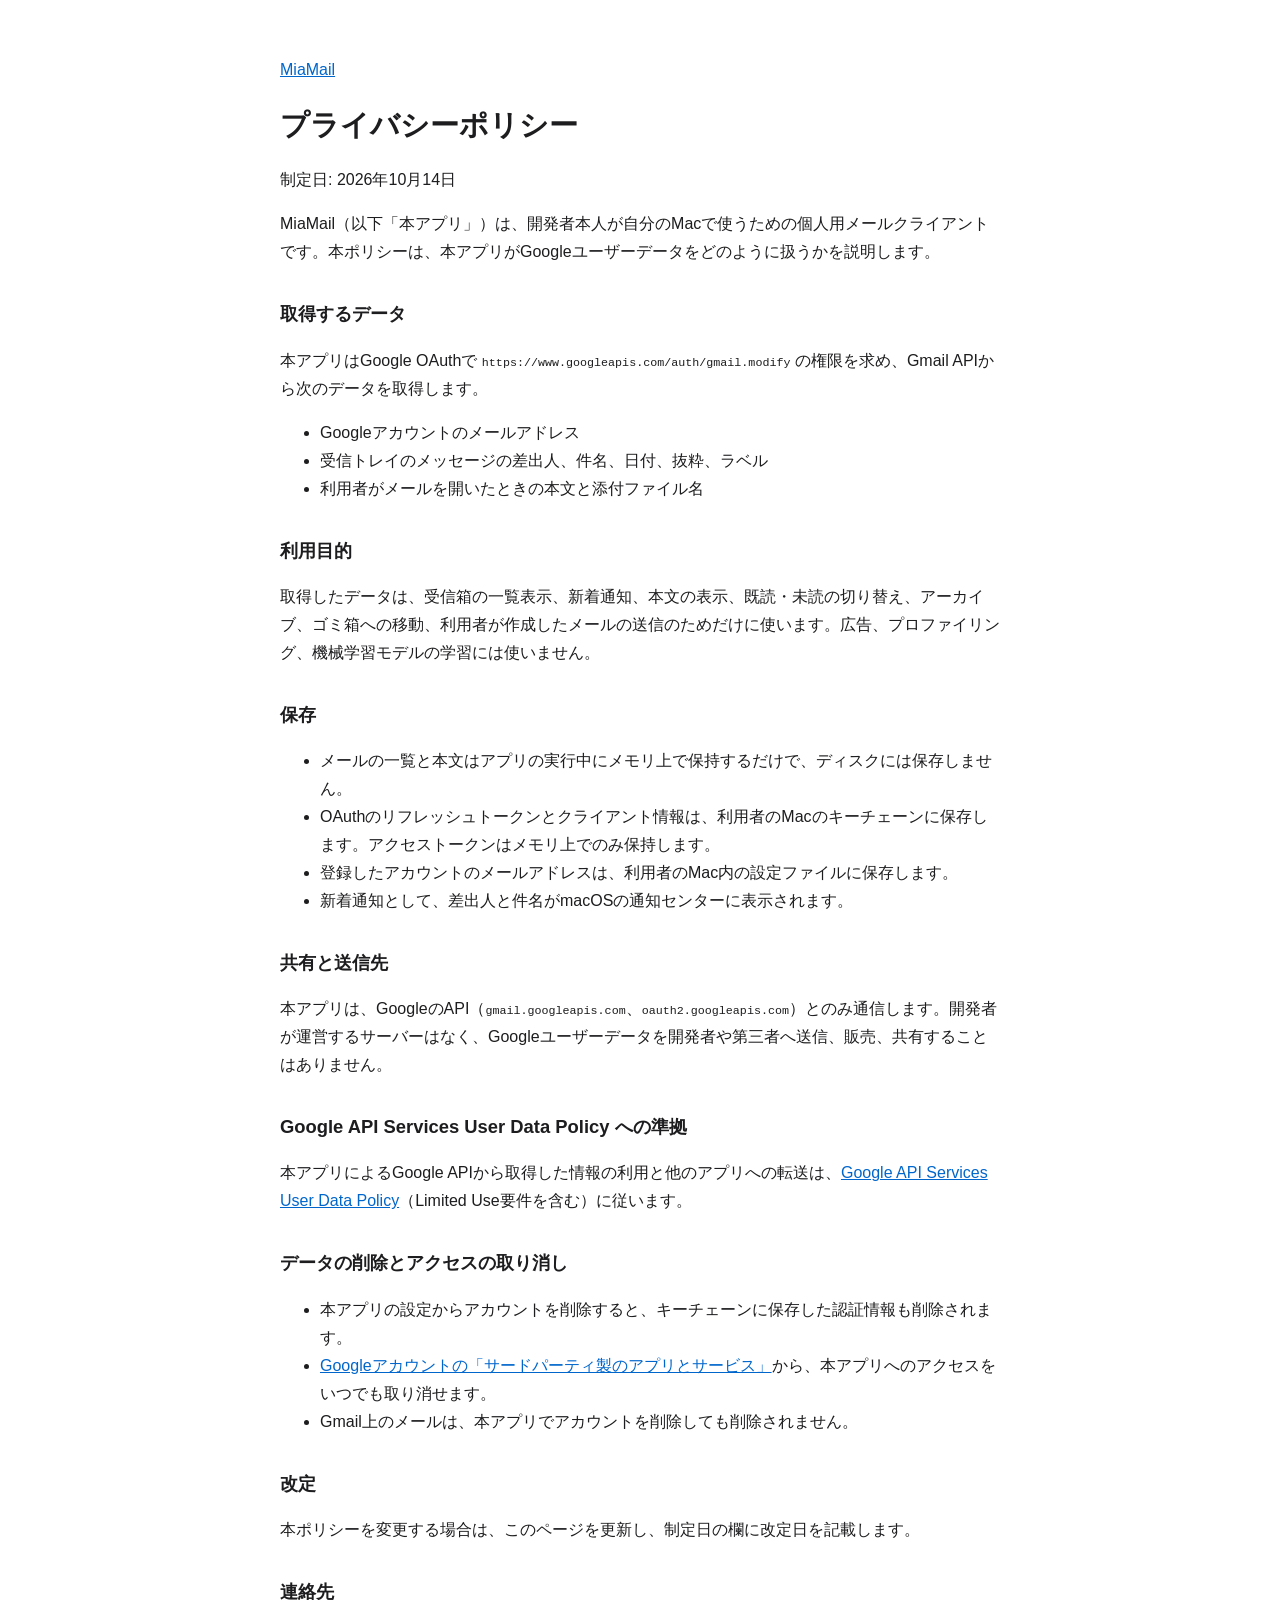
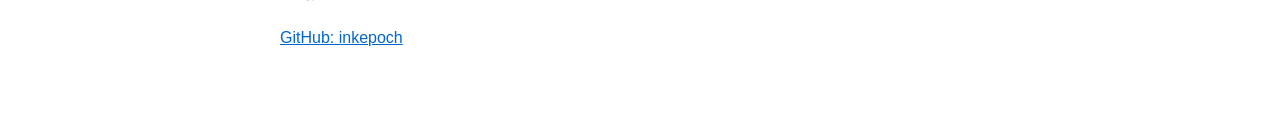
==== privacy.html @ 7960ea6f "Add MiaMail homepage and privacy policy Co-Authored-By: Claude Opus 5.5 <noreply@anthropic.com>" ====
<!doctype html>
<html lang="ja">
<head>
<meta charset="utf-8">
<meta name="viewport" content="width=device-width, initial-scale=1">
<title>MiaMail プライバシーポリシー</title>
<link rel="stylesheet" href="style.css">
</head>
<body>
<main>
<p><a href="./">MiaMail</a></p>
<h1>プライバシーポリシー</h1>
<p>制定日: 2026年10月14日</p>

<p>MiaMail（以下「本アプリ」）は、開発者本人が自分のMacで使うための個人用メールクライアントです。本ポリシーは、本アプリがGoogleユーザーデータをどのように扱うかを説明します。</p>

<h2>取得するデータ</h2>
<p>本アプリはGoogle OAuthで <code>https://www.googleapis.com/auth/gmail.modify</code> の権限を求め、Gmail APIから次のデータを取得します。</p>
<ul>
<li>Googleアカウントのメールアドレス</li>
<li>受信トレイのメッセージの差出人、件名、日付、抜粋、ラベル</li>
<li>利用者がメールを開いたときの本文と添付ファイル名</li>
</ul>

<h2>利用目的</h2>
<p>取得したデータは、受信箱の一覧表示、新着通知、本文の表示、既読・未読の切り替え、アーカイブ、ゴミ箱への移動、利用者が作成したメールの送信のためだけに使います。広告、プロファイリング、機械学習モデルの学習には使いません。</p>

<h2>保存</h2>
<ul>
<li>メールの一覧と本文はアプリの実行中にメモリ上で保持するだけで、ディスクには保存しません。</li>
<li>OAuthのリフレッシュトークンとクライアント情報は、利用者のMacのキーチェーンに保存します。アクセストークンはメモリ上でのみ保持します。</li>
<li>登録したアカウントのメールアドレスは、利用者のMac内の設定ファイルに保存します。</li>
<li>新着通知として、差出人と件名がmacOSの通知センターに表示されます。</li>
</ul>

<h2>共有と送信先</h2>
<p>本アプリは、GoogleのAPI（<code>gmail.googleapis.com</code>、<code>oauth2.googleapis.com</code>）とのみ通信します。開発者が運営するサーバーはなく、Googleユーザーデータを開発者や第三者へ送信、販売、共有することはありません。</p>

<h2>Google API Services User Data Policy への準拠</h2>
<p>本アプリによるGoogle APIから取得した情報の利用と他のアプリへの転送は、<a href="https://developers.google.com/terms/api-services-user-data-policy">Google API Services User Data Policy</a>（Limited Use要件を含む）に従います。</p>

<h2>データの削除とアクセスの取り消し</h2>
<ul>
<li>本アプリの設定からアカウントを削除すると、キーチェーンに保存した認証情報も削除されます。</li>
<li><a href="https://myaccount.google.com/permissions">Googleアカウントの「サードパーティ製のアプリとサービス」</a>から、本アプリへのアクセスをいつでも取り消せます。</li>
<li>Gmail上のメールは、本アプリでアカウントを削除しても削除されません。</li>
</ul>

<h2>改定</h2>
<p>本ポリシーを変更する場合は、このページを更新し、制定日の欄に改定日を記載します。</p>

<h2>連絡先</h2>
<p><a href="https://github.com/inkepoch">GitHub: inkepoch</a></p>
</main>
</body>
</html>
---- style.css ----
:root {
  color-scheme: light dark;
  --text: #1d1d1f;
  --muted: #6e6e73;
  --background: #ffffff;
  --link: #0066cc;
}

@media (prefers-color-scheme: dark) {
  :root {
    --text: #f5f5f7;
    --muted: #a1a1a6;
    --background: #1c1c1e;
    --link: #4da3ff;
  }
}

body {
  margin: 0;
  background: var(--background);
  color: var(--text);
  font-family: -apple-system, BlinkMacSystemFont, "Hiragino Sans", "Noto Sans JP", sans-serif;
  line-height: 1.75;
}

main {
  max-width: 720px;
  margin: 0 auto;
  padding: 40px 16px 64px;
}

h1 {
  font-size: 1.8rem;
  margin: 0 0 16px;
}

h2 {
  font-size: 1.15rem;
  margin: 32px 0 8px;
}

a {
  color: var(--link);
}

code {
  font-size: 0.9em;
  overflow-wrap: anywhere;
}
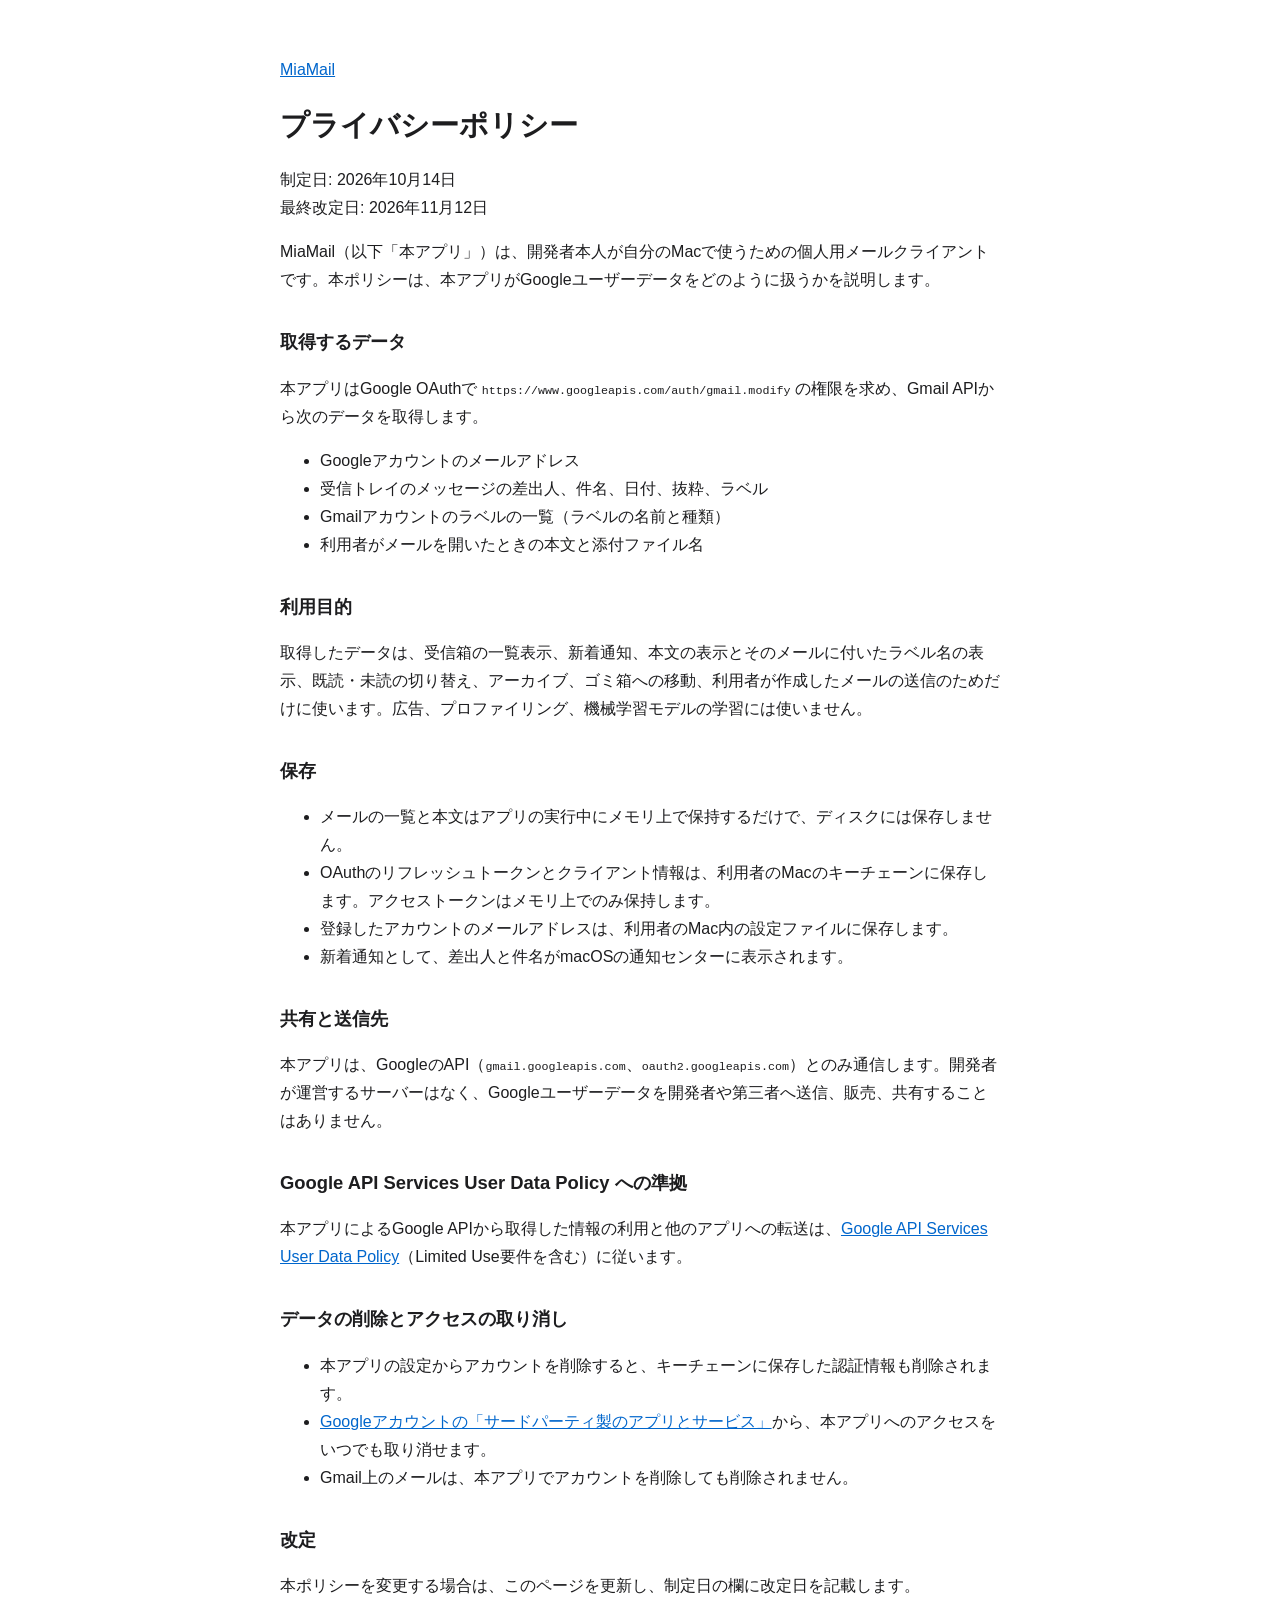
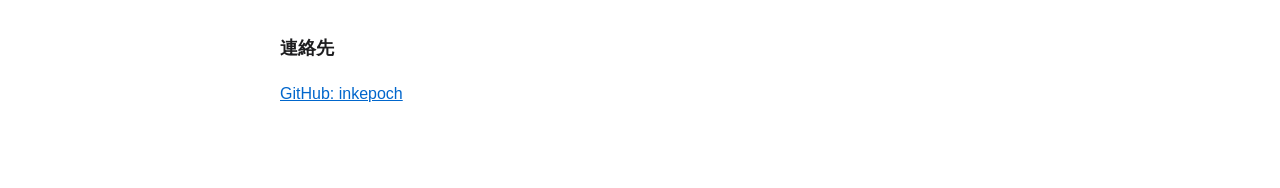
==== commit 23ba69e4: "Mention Gmail label list in privacy policy Co-Authored-By: Claude Opus 5.5 <noreply@anthropic.com>" ====
--- a/privacy.html
+++ b/privacy.html
@@ -10,7 +10,7 @@
 <main>
 <p><a href="./">MiaMail</a></p>
 <h1>プライバシーポリシー</h1>
-<p>制定日: 2026年10月14日</p>
+<p>制定日: 2026年10月14日<br>最終改定日: 2026年11月12日</p>
 
 <p>MiaMail（以下「本アプリ」）は、開発者本人が自分のMacで使うための個人用メールクライアントです。本ポリシーは、本アプリがGoogleユーザーデータをどのように扱うかを説明します。</p>
 
@@ -19,11 +19,12 @@
 <ul>
 <li>Googleアカウントのメールアドレス</li>
 <li>受信トレイのメッセージの差出人、件名、日付、抜粋、ラベル</li>
+<li>Gmailアカウントのラベルの一覧（ラベルの名前と種類）</li>
 <li>利用者がメールを開いたときの本文と添付ファイル名</li>
 </ul>
 
 <h2>利用目的</h2>
-<p>取得したデータは、受信箱の一覧表示、新着通知、本文の表示、既読・未読の切り替え、アーカイブ、ゴミ箱への移動、利用者が作成したメールの送信のためだけに使います。広告、プロファイリング、機械学習モデルの学習には使いません。</p>
+<p>取得したデータは、受信箱の一覧表示、新着通知、本文の表示とそのメールに付いたラベル名の表示、既読・未読の切り替え、アーカイブ、ゴミ箱への移動、利用者が作成したメールの送信のためだけに使います。広告、プロファイリング、機械学習モデルの学習には使いません。</p>
 
 <h2>保存</h2>
 <ul>
